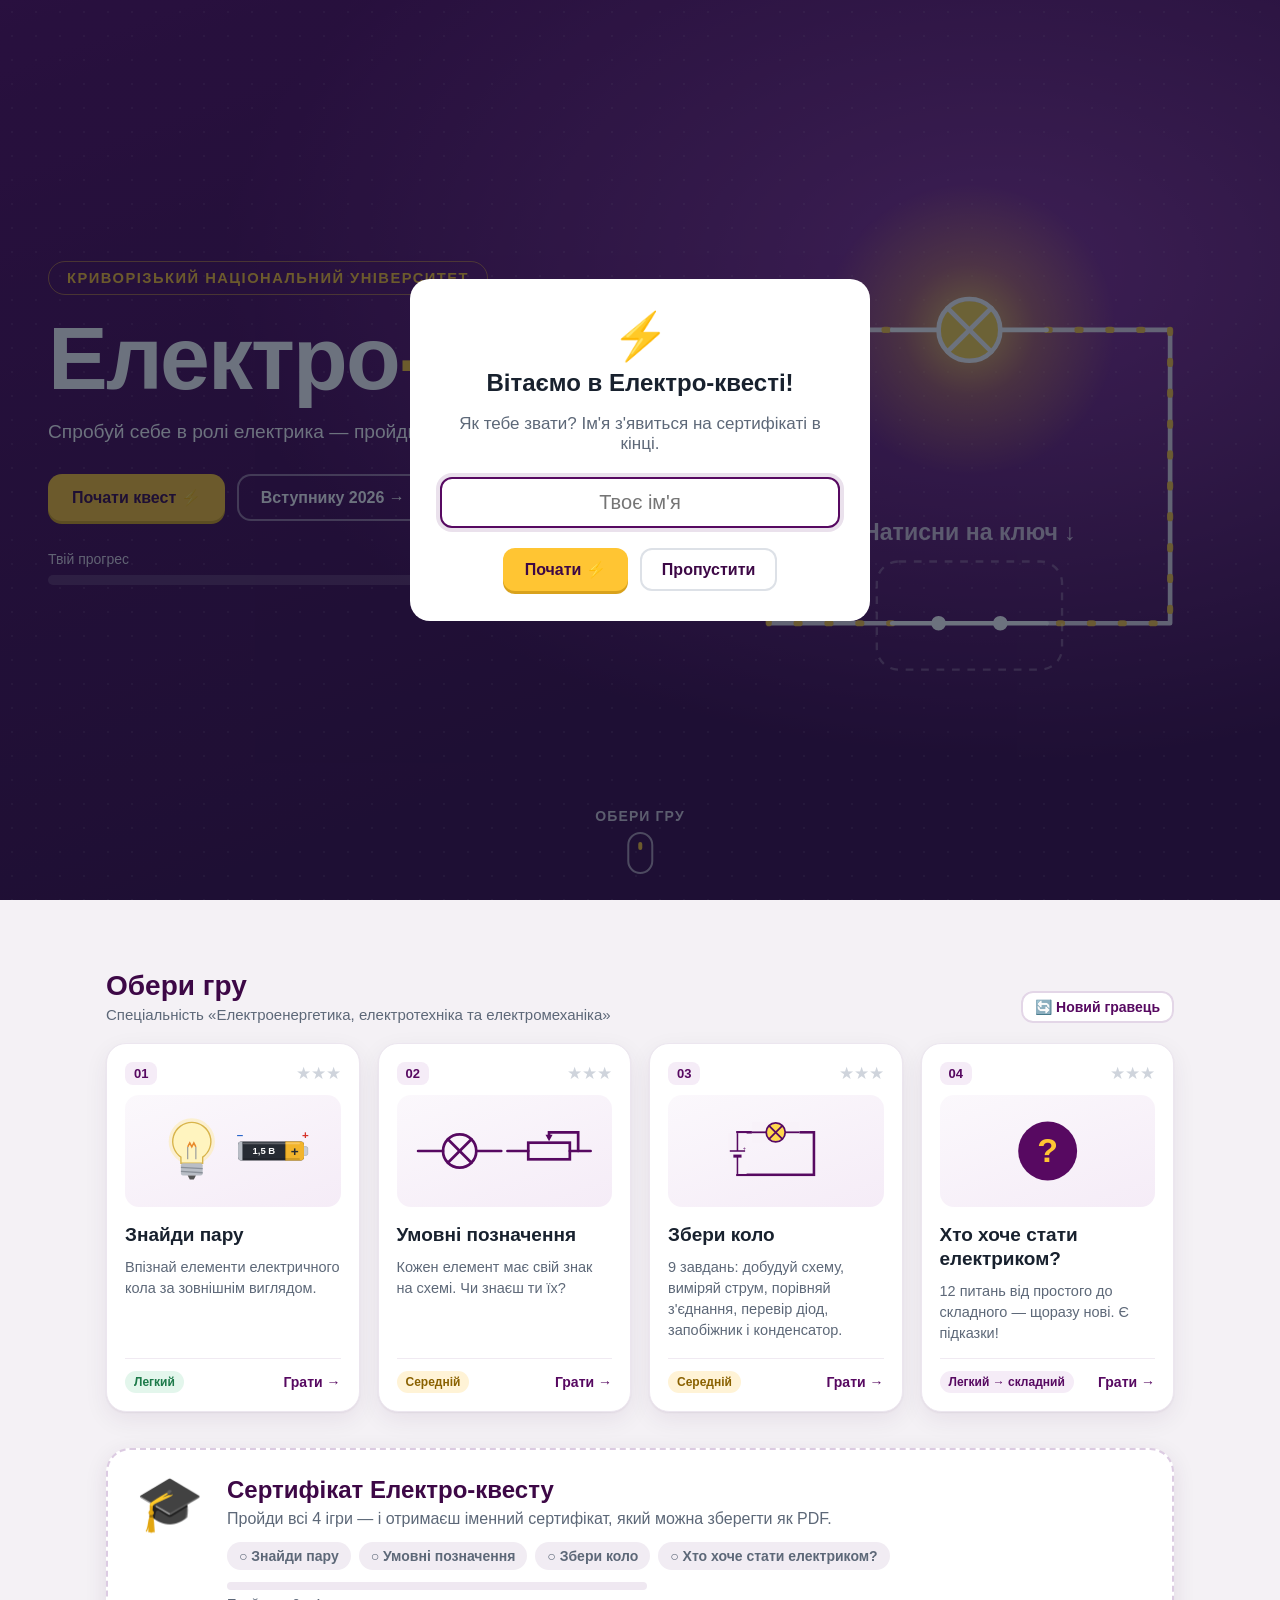
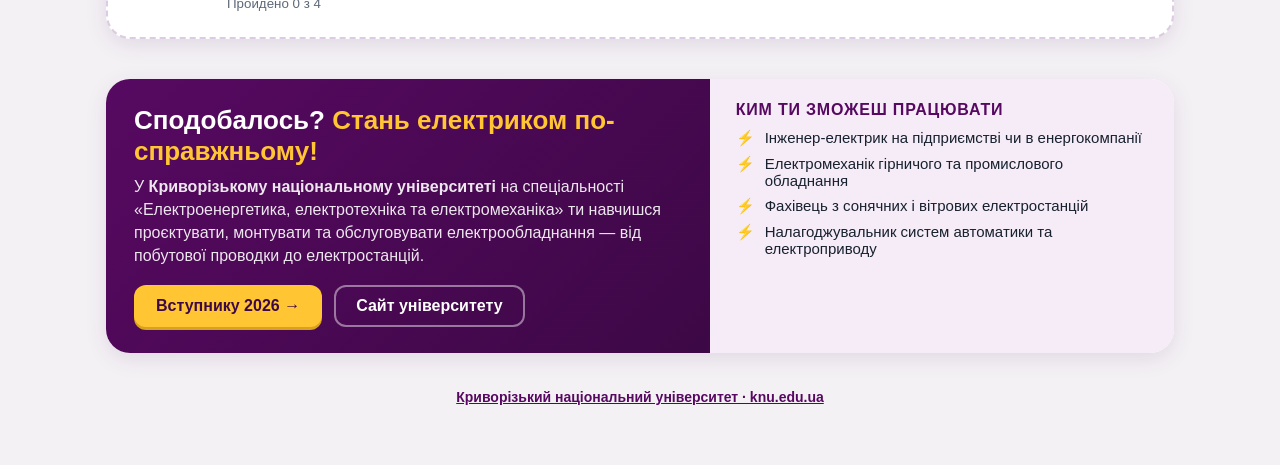
==== index.html @ c9bffa29 "Add files via upload" ====
<!doctype html>
<html lang="uk">
<head>
<meta charset="utf-8">
<meta name="viewport" content="width=device-width, initial-scale=1">
<title>Електро-квест</title>
<link rel="stylesheet" href="css/style.css">
</head>
<body class="home">

<!-- Екран 1: заставка на весь екран -->
<header class="hero" id="top">
  <div class="hero-in">
    <div class="hero-text">
      <div id="logo" class="fx"></div>
      <div class="eyebrow fx" id="college"></div>
      <div class="greet fx" id="greet"></div>
      <h1 class="fx">Електро<span>-квест</span></h1>
      <p class="slogan fx" id="slogan"></p>
      <div class="hero-actions fx">
        <a class="btn btn-lg" href="#choose">Почати квест ⚡</a>
        <a class="btn btn-outline" id="hero-admit" target="_blank" rel="noopener"></a>
      </div>
      <div class="progress fx">
        <div class="progress-head"><span>Твій прогрес</span><span id="total"></span></div>
        <div class="progress-bar"><i id="total-bar"></i></div>
      </div>
    </div>
    <div class="hero-art fx" aria-hidden="true"><svg id="hero-svg" viewBox="10 -50 340 300" overflow="visible"></svg></div>
  </div>
  <a class="scroll-cue" href="#choose" aria-label="Перейти до вибору гри"><span>Обери гру</span><i></i></a>
</header>

<!-- Екран 2: вибір гри, сертифікат, вступ -->
<main class="wrap" id="choose">
  <div class="section-head reveal">
    <div>
      <h2>Обери гру</h2>
      <p id="spec"></p>
    </div>
    <div class="player-box">
      <span id="player-name"></span>
      <button class="btn btn-small" id="new-player" title="Стерти зірки й почати заново">🔄 Новий гравець</button>
    </div>
  </div>
  <div class="games" id="games"></div>

  <!-- Сертифікат -->
  <section class="cert-box reveal" id="cert"></section>

  <section class="cta reveal">
    <div class="cta-main">
      <h2>Сподобалось? <span>Стань електриком по-справжньому!</span></h2>
      <p>У <b id="cta-college"></b> на спеціальності «<span id="cta-spec"></span>» ти навчишся проєктувати, монтувати та обслуговувати електрообладнання — від побутової проводки до електростанцій.</p>
      <div class="row">
        <a class="btn" id="cta-admit" target="_blank" rel="noopener"></a>
        <a class="btn btn-outline" id="cta-site" target="_blank" rel="noopener">Сайт університету</a>
      </div>
    </div>
    <div class="cta-jobs">
      <h3>Ким ти зможеш працювати</h3>
      <ul id="cta-jobs"></ul>
    </div>
  </section>

  <div class="footer"><a id="foot-site" target="_blank" rel="noopener"></a></div>
</main>

<script src="js/config.js"></script>
<script src="js/symbols.js"></script>
<script src="js/common.js"></script>
<script>
  const GAMES = [
    { id: 'match_elements', href: 'match.html?set=elements', title: 'Знайди пару',
      desc: 'Впізнай елементи електричного кола за зовнішнім виглядом.', lvl: 'Легкий', lc: 'easy',
      icon: `<svg viewBox="0 0 240 100"><g>${ILL.lamp}</g><g transform="translate(120,0)">${ILL.battery}</g></svg>` },
    { id: 'match_symbols', href: 'match.html?set=symbols', title: 'Умовні позначення',
      desc: 'Кожен елемент має свій знак на схемі. Чи знаєш ти їх?', lvl: 'Середній', lc: 'mid',
      icon: `<svg viewBox="0 0 170 44"><g fill="none" stroke="currentColor" stroke-width="2.6" stroke-linecap="round"><g transform="translate(2,2)">${symInner('lamp')}</g><g transform="translate(88,2)">${symInner('rheostat')}</g></g></svg>` },
    { id: 'circuit', href: 'circuit.html', title: 'Збери коло',
      desc: '9 завдань: добудуй схему, виміряй струм, порівняй з\'єднання, перевір діод, запобіжник і конденсатор.', lvl: 'Середній', lc: 'mid',
      // viewBox з запасом зверху й зліва, щоб лампа й батарейка не обрізалися
      icon: `<svg viewBox="-2 -8 124 80"><rect x="15" y="10" width="90" height="50" fill="none" stroke="currentColor" stroke-width="3"/><g transform="translate(60,10) scale(.7) translate(-40,-20)"><rect x="0" y="2" width="80" height="36" class="mask"/><g fill="none" stroke="currentColor" stroke-width="3">${symInner('lamp', { glow: 1 })}</g></g><g transform="translate(15,35) rotate(90) scale(.6) translate(-40,-20)"><rect x="0" y="2" width="80" height="36" class="mask"/><g fill="none" stroke="currentColor" stroke-width="3">${symInner('battery')}</g></g></svg>` },
    { id: 'quiz', href: 'quiz.html', title: 'Хто хоче стати електриком?',
      desc: '12 питань від простого до складного — щоразу нові. Є підказки!', lvl: 'Легкий → складний', lc: 'mix',
      icon: `<svg viewBox="0 0 100 60"><circle cx="50" cy="30" r="26" style="fill:var(--navy-2)"/><text x="50" y="40" text-anchor="middle" font-size="30" font-weight="800" fill="#ffc533" font-family="Arial">?</text></svg>` }
  ];

  /* Ілюстрація в шапці: просте коло «батарейка — лампа — ключ».
     Натискання на ключ вмикає й вимикає світло. */
  (function heroArt() {
    const place = (x, y, r, key, opt = {}, cls = '') =>
      `<g class="${cls}" transform="translate(${x},${y}) rotate(${r}) scale(1.25) translate(-40,-20)"><g fill="none" stroke="currentColor" stroke-width="2.4" stroke-linecap="round" stroke-linejoin="round">${symInner(key, opt)}</g></g>`;
    const wires = 'M50 85 V40 H130 M230 40 H310 V230 H230 M130 230 H50 V185';
    const svg = document.getElementById('hero-svg');
    svg.innerHTML = `
      <defs><radialGradient id="hg"><stop offset="0" stop-color="#ffe066" stop-opacity=".9"/><stop offset=".45" stop-color="#ffc533" stop-opacity=".35"/><stop offset="1" stop-color="#ffc533" stop-opacity="0"/></radialGradient></defs>
      <circle class="hero-glow" cx="180" cy="40" r="95" fill="url(#hg)"/>
      <path d="${wires}" class="hw"/>
      <path d="${wires}" class="hflow"/>
      ${place(50, 135, 90, 'battery')}
      ${place(180, 40, 0, 'lamp', { glow: 1 }, 'h-lamp')}
      <g class="h-switch" role="button" tabindex="0" aria-label="Ключ: увімкнути або вимкнути світло">
        <rect x="120" y="190" width="120" height="70" rx="14" class="h-hit"/>
        ${place(180, 230, 0, 'switch', { closed: true }, 'sw-on')}
        ${place(180, 230, 0, 'switch', { closed: false }, 'sw-off')}
      </g>
      <text class="h-hint" x="180" y="176" text-anchor="middle">Натисни на ключ ↓</text>`;
    const sw = svg.querySelector('.h-switch');
    const toggle = () => {
      const off = svg.classList.toggle('off');
      svg.querySelector('.h-hint').textContent = off ? 'Коло розімкнене — світла немає' : 'Коло замкнене — лампа світить!';
    };
    sw.addEventListener('click', toggle);
    sw.addEventListener('keydown', e => { if (e.key === 'Enter' || e.key === ' ') { e.preventDefault(); toggle(); } });
  })();

  /* Тексти з налаштувань */
  document.getElementById('college').textContent = CONFIG.college;
  document.getElementById('slogan').textContent = CONFIG.slogan;
  document.getElementById('spec').textContent = 'Спеціальність «' + CONFIG.speciality + '»';
  if (CONFIG.logo) document.getElementById('logo').innerHTML = `<img class="logo" src="${CONFIG.logo}" alt="${CONFIG.college}">`;
  document.getElementById('cta-college').textContent = CONFIG.collegeIn || CONFIG.college;
  document.getElementById('cta-spec').textContent = CONFIG.speciality;
  ['cta-admit', 'hero-admit'].forEach(id => {
    const a = document.getElementById(id);
    a.href = CONFIG.admission; a.textContent = CONFIG.admissionLabel + ' →';
  });
  document.getElementById('cta-site').href = CONFIG.site;
  document.getElementById('cta-jobs').innerHTML = CONFIG.careers.map(c => `<li>${c}</li>`).join('');
  const foot = document.getElementById('foot-site');
  foot.href = CONFIG.site; foot.textContent = CONFIG.college + ' · ' + CONFIG.site.replace(/^https?:\/\/(www\.)?|\/$/g, '');

  const esc = s => String(s || '').replace(/[&<>"]/g, c => ({ '&': '&amp;', '<': '&lt;', '>': '&gt;', '"': '&quot;' })[c]);

  /* Картки ігор, прогрес, гравець, сертифікат */
  function renderAll() {
    const prog = loadProgress();
    const player = loadPlayer();
    let sum = 0;
    const box = document.getElementById('games');
    box.innerHTML = '';
    GAMES.forEach((g, i) => {
      const s = prog[g.id] || 0; sum += s;
      box.appendChild(el(`<a class="game-card reveal ${s === 3 ? 'complete' : ''}" style="--d:${i * 90}ms" href="${g.href}">
        <div class="gc-top"><span class="num">0${i + 1}</span><span class="gc-stars">${starsHTML(s)}</span></div>
        <div class="icon">${g.icon}</div>
        <h3>${g.title}</h3><p>${g.desc}</p>
        <div class="gc-foot"><span class="lvl ${g.lc}">${g.lvl}</span><span class="play">${s ? 'Ще раз' : 'Грати'} →</span></div></a>`));
    });
    const max = GAMES.length * 3;
    document.getElementById('total').innerHTML = `★ <b>${sum}</b> з ${max}`;
    requestAnimationFrame(() => document.getElementById('total-bar').style.width = (sum / max * 100) + '%');

    const name = player && player.name;
    document.getElementById('greet').innerHTML = name ? `Привіт, <b>${esc(name)}</b>! 👋` : '';
    document.getElementById('player-name').innerHTML = name ? `Гравець: <b>${esc(name)}</b>` : '';

    renderCert(prog, player || {});
    observeReveal();
  }

  // Сертифікат: відкривається, коли пройдено всі 4 гри (хоча б по 1 зірці)
  function renderCert(prog, p) {
    const done = GAMES.filter(g => (prog[g.id] || 0) > 0).length;
    const box = document.getElementById('cert');
    if (done < GAMES.length) {
      box.className = 'cert-box reveal locked';
      box.innerHTML = `<div class="cert-ico">🎓</div>
        <div class="cert-body"><h2>Сертифікат Електро-квесту</h2>
          <p>Пройди всі 4 ігри — і отримаєш іменний сертифікат, який можна зберегти як PDF.</p>
          <div class="cert-steps">${GAMES.map(g => `<span class="${prog[g.id] ? 'ok' : ''}">${prog[g.id] ? '✓' : '○'} ${g.title}</span>`).join('')}</div>
          <div class="cert-meter"><i style="width:${done / GAMES.length * 100}%"></i></div>
          <small>Пройдено ${done} з ${GAMES.length}</small></div>`;
      return;
    }
    box.className = 'cert-box reveal open';
    box.innerHTML = `<div class="cert-ico">🎓</div>
      <div class="cert-body"><h2>Вітаємо! Сертифікат чекає на тебе</h2>
        <p>Заповни дані — вони з'являться на сертифікаті.</p>
        <form class="cert-form" id="cert-form" novalidate>
          <label class="f-name">Ім'я та прізвище*<input name="name" maxlength="40" value="${esc(p.name)}" placeholder="Наприклад, Олена Коваль"><span class="err"></span></label>
          <div class="f-gender"><span class="lbl">Хто ти?*</span>
            <div class="seg" role="radiogroup">
              <label><input type="radio" name="gender" value="m"><span>👦 Учень</span></label>
              <label><input type="radio" name="gender" value="f"><span>👧 Учениця</span></label>
            </div><span class="err" id="g-err"></span></div>
          <label class="f-school">Школа<input name="school" maxlength="60" value="${esc(p.school)}" placeholder="Наприклад, Ліцей № 5"><span class="err"></span></label>
          <label class="f-grade">Клас<input name="grade" maxlength="5" value="${esc(p.grade)}" placeholder="9-А"><span class="err"></span></label>
          <label class="f-city">Місто<input name="city" maxlength="30" value="${esc(p.city)}" placeholder="Кривий Ріг"><span class="err"></span></label>
          <button class="btn btn-lg" type="submit">🎓 Отримати сертифікат</button>
        </form></div>`;
    const form = document.getElementById('cert-form');
    // перевіряємо кожне поле; помилку показуємо під ним
    const validate = input => {
      const msg = checkField(input.name, input.value);
      input.classList.toggle('bad-input', !!msg);
      input.nextElementSibling.textContent = msg;
      return !msg;
    };
    const textInputs = [...form.querySelectorAll('input:not([type=radio])')];
    textInputs.forEach(i => i.addEventListener('blur', () => validate(i)));

    // Стать: вибрана раніше, або здогадка за ім'ям (поки учень сам не перемкне)
    let genderTouched = !!p.gender;
    const setGender = g => { const r = form.querySelector(`input[name=gender][value="${g}"]`); if (r) r.checked = true; };
    setGender(p.gender || guessGender(p.name));
    form.querySelectorAll('input[name=gender]').forEach(r => r.addEventListener('change', () => { genderTouched = true; form.querySelector('#g-err').textContent = ''; }));
    form.name.addEventListener('input', () => { if (!genderTouched) setGender(guessGender(form.name.value)); });

    form.onsubmit = e => {
      e.preventDefault();
      const ok = textInputs.map(validate).every(Boolean);
      const g = (form.querySelector('input[name=gender]:checked') || {}).value;
      form.querySelector('#g-err').textContent = g ? '' : 'Обери, будь ласка.';
      if (!ok || !g) { (textInputs.find(i => i.classList.contains('bad-input')) || form.querySelector('.seg input')).focus(); return; }
      const v = n => form[n].value.trim().replace(/\s+/g, ' ');
      savePlayer({ ...loadPlayer(), name: tidyName(v('name')), gender: g, school: v('school'), grade: v('grade').toUpperCase(), city: tidyName(v('city')) });
      location.href = 'certificate.html';
    };
  }

  /* Вікно «Як тебе звати?» — при першому вході або для нового гравця */
  function askName(isNew) {
    const m = el(`<div class="modal-bg"><form class="modal welcome">
      <div class="welcome-bolt">⚡</div>
      <h2>${isNew ? 'Новий гравець' : 'Вітаємо в Електро-квесті!'}</h2>
      <p>Як тебе звати? Ім'я з'явиться на сертифікаті в кінці.</p>
      <input name="name" maxlength="40" placeholder="Твоє ім'я" autocomplete="off">
      <div class="err"></div>
      <div class="row"><button class="btn" type="submit">Почати ⚡</button>
      <button class="btn btn-ghost" type="button" id="skip">Пропустити</button></div></form></div>`);
    document.body.appendChild(m);
    const inp = m.querySelector('input');
    setTimeout(() => inp.focus(), 50);
    const done = name => { savePlayer({ name }); m.remove(); renderAll(); };
    m.querySelector('form').onsubmit = e => {
      e.preventDefault();
      const msg = checkField('name', inp.value);
      m.querySelector('.err').textContent = msg;
      inp.classList.toggle('bad-input', !!msg);
      if (msg) { inp.focus(); return; }
      done(tidyName(inp.value));
    };
    m.querySelector('#skip').onclick = () => done('');
  }

  // «Новий гравець»: підтвердження, стирання зірок і даних
  document.getElementById('new-player').onclick = () => {
    const m = el(`<div class="modal-bg"><div class="modal">
      <div class="welcome-bolt">🔄</div><h2>Почати з нуля?</h2>
      <p>Усі зірки та ім'я на цьому комп'ютері буде стерто. Це зручно, коли грає наступний учень.</p>
      <div class="row"><button class="btn" id="yes">Так, новий гравець</button><button class="btn btn-ghost" id="no">Скасувати</button></div></div></div>`);
    document.body.appendChild(m);
    m.querySelector('#no').onclick = () => m.remove();
    m.querySelector('#yes').onclick = () => { m.remove(); resetAll(); renderAll(); askName(true); };
  };

  /* Плавна поява блоків при прокручуванні */
  let io;
  function observeReveal() {
    if (!('IntersectionObserver' in window)) { document.querySelectorAll('.reveal').forEach(e => e.classList.add('in')); return; }
    io = io || new IntersectionObserver(es => es.forEach(e => {
      if (!e.isIntersecting) return;
      const t = e.target;
      t.classList.add('in'); io.unobserve(t);
      setTimeout(() => t.classList.add('settled'), 900 + (parseInt(t.style.getPropertyValue('--d')) || 0));
    }), { threshold: 0.12 });
    document.querySelectorAll('.reveal:not(.in)').forEach(e => io.observe(e));
  }

  renderAll();
  if (!loadPlayer()) askName(false); // перший вхід — питаємо ім'я
</script>
</body>
</html>
---- css/style.css ----
/* Фірмові кольори КНУ: фіолетовий з логотипа (#570961) + жовтий «електричний» акцент.
   --navy — основний темний колір (назва лишилась з чернетки). */
:root {
  --navy: #3d0846;
  --navy-2: #570961;
  --brand-light: #8a2f97;
  --brand-tint: #f5ecf7;
  --yellow: #ffc533;
  --yellow-2: #ffdd7a;
  --green: #2fb36d;
  --red: #e5484d;
  --blue: #3c7fe0;
  --bg: #f4f1f5;
  --card: #ffffff;
  --ink: #18212e;
  --muted: #5d6878;
  --line: #dde1e7;
  --board: #fbfaf6;
  --radius: 16px;
  --shadow: 0 6px 22px rgba(61, 8, 70, .10);
}
* { box-sizing: border-box; }
html, body { margin: 0; }
body {
  font-family: "Segoe UI", Roboto, "Helvetica Neue", Arial, sans-serif;
  background: var(--bg);
  color: var(--ink);
  min-height: 100vh;
  -webkit-tap-highlight-color: transparent;
}
button { font: inherit; cursor: pointer; }
a { color: inherit; }

/* ---------- Верхня панель ---------- */
.topbar {
  background: var(--navy);
  color: #fff;
  display: flex; align-items: center; gap: 16px;
  padding: 12px 20px;
  position: sticky; top: 0; z-index: 10;
}
.topbar .back { text-decoration: none; opacity: .85; font-weight: 600; white-space: nowrap; }
.topbar .back:hover { opacity: 1; color: var(--yellow); }
.topbar h1 { font-size: 20px; margin: 0; flex: 1; font-weight: 700; }
.topbar .stat { font-variant-numeric: tabular-nums; background: var(--navy-2); padding: 6px 12px; border-radius: 999px; font-size: 15px; white-space: nowrap; }
.topbar .stat b { color: var(--yellow); }
@media (max-width: 600px) {
  .topbar { flex-wrap: wrap; gap: 6px 10px; padding: 10px 14px; }
  .topbar h1 { font-size: 17px; flex: 1 1 auto; }
  .topbar .stat { font-size: 13px; padding: 4px 10px; }
  .topbar .stat:first-of-type { margin-left: auto; }
}

.wrap { max-width: 1100px; margin: 0 auto; padding: 22px 16px 60px; }
.task { font-size: 18px; color: var(--muted); margin: 0 0 18px; }

/* ---------- Кнопки ---------- */
.btn {
  display: inline-flex; align-items: center; justify-content: center; gap: 8px;
  background: var(--yellow); color: var(--navy); border: 0;
  padding: 12px 22px; border-radius: 12px; font-weight: 700; font-size: 16px;
  text-decoration: none; transition: transform .1s, box-shadow .2s;
  box-shadow: 0 3px 0 #d9a21c;
}
.btn:hover { transform: translateY(-1px); }
.btn:active { transform: translateY(2px); box-shadow: none; }
.btn:disabled { opacity: .45; cursor: default; transform: none; }
.btn-ghost { background: #fff; box-shadow: 0 0 0 2px var(--line) inset; }
.row { display: flex; gap: 12px; justify-content: center; flex-wrap: wrap; }

.btn-lg { padding: 15px 28px; font-size: 17px; }
.btn-outline { background: transparent; color: #fff; box-shadow: 0 0 0 2px rgba(255, 255, 255, .45) inset; }
.btn-outline:hover { box-shadow: 0 0 0 2px var(--yellow) inset; color: var(--yellow); }

/* ---------- Головна ---------- */
html { scroll-behavior: smooth; }
.hero {
  color: #fff; position: relative; overflow: hidden;
  background:
    radial-gradient(rgba(255, 255, 255, .09) 1.2px, transparent 1.2px) 0 0 / 24px 24px,
    radial-gradient(ellipse at 78% 30%, var(--brand-light) 0, transparent 55%),
    linear-gradient(160deg, var(--navy-2) 0%, var(--navy) 70%);
  /* Перший екран — заставка на всю висоту (без заокруглень знизу: інакше по кутах видно світлий фон) */
  min-height: 100vh; min-height: 100svh; display: flex; flex-direction: column; justify-content: center;
}
.hero-in {
  max-width: 1440px; width: 100%; margin: 0 auto; padding: 56px 48px 110px;
  display: grid; grid-template-columns: 1fr 1fr; gap: 48px; align-items: center;
}
.hero h1 { font-size: clamp(44px, 7vw, 96px) !important; }
.hero .greet { font-size: 20px; margin-top: 18px; opacity: .9; }
.hero .greet:empty { display: none; }
.hero .greet b { color: var(--yellow); }

/* Підказка «прокрути вниз» */
.scroll-cue {
  position: absolute; left: 50%; bottom: 26px; transform: translateX(-50%);
  display: flex; flex-direction: column; align-items: center; gap: 8px;
  color: rgba(255, 255, 255, .8); text-decoration: none; font-weight: 700; font-size: 14px; letter-spacing: .08em; text-transform: uppercase;
}
.scroll-cue i { width: 26px; height: 42px; border: 2px solid rgba(255, 255, 255, .6); border-radius: 14px; position: relative; }
.scroll-cue i::after { content: ""; position: absolute; left: 50%; top: 8px; width: 4px; height: 8px; margin-left: -2px; border-radius: 2px; background: var(--yellow); animation: wheel 1.6s ease-in-out infinite; }
@keyframes wheel { 0% { opacity: 0; transform: translateY(-4px); } 30% { opacity: 1; } 100% { opacity: 0; transform: translateY(14px); } }
.scroll-cue:hover { color: var(--yellow); }
#choose { scroll-margin-top: 8px; }

/* Анімація появи заставки: елементи «спливають» по черзі */
.fx { opacity: 0; animation: fx-in .7s cubic-bezier(.2, .8, .2, 1) forwards; }
.hero-text .fx:nth-child(1) { animation-delay: .05s; }
.hero-text .fx:nth-child(2) { animation-delay: .12s; }
.hero-text .fx:nth-child(3) { animation-delay: .2s; }
.hero-text .fx:nth-child(4) { animation-delay: .28s; }
.hero-text .fx:nth-child(5) { animation-delay: .38s; }
.hero-text .fx:nth-child(6) { animation-delay: .48s; }
.hero-text .fx:nth-child(7) { animation-delay: .58s; }
.hero-art.fx { animation-delay: .3s; animation-name: fx-zoom; }
@keyframes fx-in { from { opacity: 0; transform: translateY(22px); } to { opacity: 1; transform: none; } }
@keyframes fx-zoom { from { opacity: 0; transform: scale(.9); } to { opacity: 1; transform: none; } }

/* Блоки другого екрана з'являються при прокручуванні */
.reveal { opacity: 0; transform: translateY(28px); transition: opacity .7s ease, transform .7s cubic-bezier(.2, .8, .2, 1); transition-delay: var(--d, 0ms); }
.reveal.in { opacity: 1; transform: none; }
.game-card.reveal.in:hover { transform: translateY(-4px); }
/* після появи — звичайні швидкі переходи для наведення */
.reveal.settled { transition: transform .2s, box-shadow .2s, border-color .2s; transition-delay: 0ms; }

@media (prefers-reduced-motion: reduce) {
  .fx, .reveal { opacity: 1 !important; transform: none !important; animation: none !important; transition: none !important; }
  .scroll-cue i::after { animation: none; }
}
.hero .eyebrow {
  display: inline-block; color: var(--yellow); font-weight: 700; letter-spacing: .1em; text-transform: uppercase;
  font-size: clamp(14px, 1.15vw, 19px); padding: 8px 18px; border: 1.5px solid rgba(255, 197, 51, .5); border-radius: 999px;
}
.hero h1 { font-size: clamp(40px, 6vw, 68px); line-height: 1.02; margin: 18px 0 14px; letter-spacing: -.02em; }
.hero h1 span { color: var(--yellow); }
.hero .slogan { font-size: 19px; line-height: 1.45; opacity: .88; margin: 0 0 28px; max-width: 520px; }
.hero-actions { display: flex; gap: 12px; flex-wrap: wrap; }
.progress { margin-top: 30px; max-width: 360px; }
.progress-head { display: flex; justify-content: space-between; font-size: 14px; opacity: .85; margin-bottom: 8px; }
.progress-head b { color: var(--yellow); }
.progress-bar { height: 8px; border-radius: 99px; background: rgba(255, 255, 255, .16); overflow: hidden; }
.progress-bar i { display: block; height: 100%; width: 0; border-radius: inherit; background: linear-gradient(90deg, var(--yellow), #ffe58a); transition: width .8s; }
.hero .logo { height: 52px; margin-bottom: 16px; background: #fff; padding: 6px 10px; border-radius: 10px; }

.hero-art svg { width: 100%; height: auto; max-height: 72vh; display: block; color: #fff; }
.hero .slogan { font-size: clamp(18px, 1.5vw, 24px) !important; max-width: 640px !important; }
.hero .progress { max-width: 460px; }
/* на великих екранах кнопки, привітання й прогрес ростуть разом із заголовком */
.hero .greet { font-size: clamp(18px, 1.45vw, 26px); }
.hero-actions .btn { font-size: clamp(16px, 1.15vw, 20px); padding: clamp(14px, 1vw, 18px) clamp(24px, 1.8vw, 34px); border-radius: 14px; }
.hero .progress-head { font-size: clamp(14px, .95vw, 17px); }
.hero .progress-bar { height: 10px; }
.hero-art .hw { fill: none; stroke: rgba(255, 255, 255, .85); stroke-width: 3; stroke-linejoin: round; }
.hero-art .hflow { fill: none; stroke: var(--yellow); stroke-width: 4; stroke-linecap: round; stroke-dasharray: 2 18; animation: flow 1.4s linear infinite; opacity: .9; }
.hero-glow { animation: glow 3s ease-in-out infinite; transform-origin: 180px 40px; }
@keyframes glow { 50% { opacity: .65; transform: scale(.92); } }
/* Інтерактивний ключ у шапці */
.hero-glow, .hflow, .h-lamp circle[fill] { transition: opacity .35s; }
.hero-art .off .hero-glow, .hero-art .off .hflow, .hero-art .off .h-lamp circle[fill] { opacity: 0 !important; }
.hero-art .off .hero-glow { animation: none; }
.h-switch { cursor: pointer; outline: none; }
.h-hit { fill: rgba(255, 255, 255, 0); stroke: rgba(255, 255, 255, .28); stroke-width: 1.5; stroke-dasharray: 5 5; transition: fill .2s, stroke .2s; }
.h-switch:hover .h-hit, .h-switch:focus-visible .h-hit { fill: rgba(255, 255, 255, .08); stroke: var(--yellow); }
.sw-off { display: none; }
.off .sw-on { display: none; }
.off .sw-off { display: inline; }
.h-hint { fill: rgba(255, 255, 255, .75); font: 600 15px "Segoe UI", Arial, sans-serif; pointer-events: none; }

@media (max-width: 820px) {
  .hero-in { grid-template-columns: 1fr; padding: 40px 20px 100px; text-align: center; }
  .hero .slogan, .progress { margin-left: auto; margin-right: auto; }
  .hero-actions { justify-content: center; }
  .hero-art { order: -1; max-width: 300px; margin: 0 auto -8px; }
}
@media (max-width: 480px) {
  .hero-in { padding: 28px 16px 96px; gap: 18px; }
  .hero-art { max-width: 230px; }
  .hero .eyebrow { font-size: 11px; letter-spacing: .06em; }
  .hero h1 { margin: 14px 0 10px; }
  .hero .slogan { font-size: 17px; margin-bottom: 22px; }
  .hero-actions .btn { flex: 1 1 100%; }
  .progress { margin-top: 22px; }
  .section-head h2 { font-size: 24px; }
}

.section-head { display: flex; align-items: flex-end; justify-content: space-between; gap: 16px; flex-wrap: wrap; margin: 48px 0 20px; }
.player-box { display: flex; align-items: center; gap: 12px; color: var(--muted); font-size: 15px; }
.player-box b { color: var(--navy-2); }
.btn-small { padding: 8px 14px; font-size: 14px; background: #fff; color: var(--navy-2); box-shadow: 0 0 0 2px #e3d6e7 inset; }
.btn-small:hover { box-shadow: 0 0 0 2px var(--navy-2) inset; }

/* Блок сертифіката на головній */
.cert-box {
  margin-top: 36px; display: flex; gap: 24px; align-items: flex-start; padding: 26px 28px; border-radius: 24px;
  background: linear-gradient(135deg, #fff8e1, #fff); border: 2px solid #f6dd8f; box-shadow: var(--shadow);
}
.cert-box.locked { background: #fff; border: 2px dashed #dccbe2; }
.cert-ico { font-size: 54px; line-height: 1; flex: none; }
.cert-box.open .cert-ico { animation: cert-bounce 2s ease-in-out infinite; }
@keyframes cert-bounce { 50% { transform: translateY(-6px) rotate(-6deg); } }
.cert-body { flex: 1; min-width: 0; }
.cert-body h2 { margin: 0 0 6px; color: var(--navy); font-size: 24px; }
.cert-body p { margin: 0 0 14px; color: var(--muted); }
.cert-steps { display: flex; flex-wrap: wrap; gap: 8px; margin-bottom: 12px; }
.cert-steps span { padding: 6px 12px; border-radius: 999px; background: #f1ecf3; color: var(--muted); font-size: 14px; font-weight: 600; }
.cert-steps span.ok { background: #e3f6ec; color: #1d7a4a; }
.cert-meter { height: 8px; border-radius: 99px; background: #efe8f1; overflow: hidden; max-width: 420px; }
.cert-meter i { display: block; height: 100%; background: linear-gradient(90deg, var(--yellow), #ffe58a); border-radius: inherit; }
.cert-box small { color: var(--muted); display: block; margin-top: 6px; }
.cert-form { display: grid; grid-template-columns: repeat(6, 1fr); gap: 12px 14px; align-items: end; }
.cert-form .f-name { grid-column: span 4; }
.cert-form .f-gender { grid-column: span 2; display: flex; flex-direction: column; gap: 6px; }
.cert-form .f-school { grid-column: span 3; }
.cert-form .f-grade { grid-column: span 1; }
.cert-form .f-city { grid-column: span 2; }
.f-gender .lbl { font-size: 13px; font-weight: 700; color: var(--navy); }
/* Перемикач «Учень / Учениця» */
.seg { display: grid; grid-template-columns: 1fr 1fr; background: #f1ecf3; border-radius: 12px; padding: 4px; gap: 4px; }
.seg label { position: relative; cursor: pointer; }
.seg input { position: absolute; opacity: 0; pointer-events: none; }
.seg span { display: block; text-align: center; padding: 9px 6px; border-radius: 9px; font-weight: 700; font-size: 15px; color: var(--muted); transition: background .2s, color .2s, box-shadow .2s; }
.seg input:checked + span { background: #fff; color: var(--navy-2); box-shadow: 0 2px 8px rgba(61, 8, 70, .15); }
.seg input:focus-visible + span { outline: 2px solid var(--navy-2); }
.cert-form label { display: flex; flex-direction: column; gap: 6px; font-size: 13px; font-weight: 700; color: var(--navy); min-width: 0; }
.cert-form input { width: 100%; min-width: 0; }
.cert-form input, .welcome input {
  font: inherit; font-size: 16px; padding: 12px 14px; border-radius: 12px; border: 2px solid #e3d6e7; background: #fff; color: var(--ink); outline: none;
  transition: border-color .15s, box-shadow .15s;
}
.cert-form input:focus, .welcome input:focus { border-color: var(--navy-2); box-shadow: 0 0 0 4px rgba(87, 9, 97, .12); }
.cert-form .btn { grid-column: 1 / -1; justify-self: start; }
.cert-form .err, .welcome .err { color: var(--red); font-size: 12.5px; font-weight: 600; min-height: 16px; line-height: 1.3; }
.welcome .err { margin: -10px 0 12px; font-size: 14px; }
.cert-form .err:empty, .welcome .err:empty { min-height: 0; }
.bad-input { border-color: var(--red) !important; box-shadow: 0 0 0 4px rgba(229, 72, 77, .12) !important; animation: shake .35s; }
.cert-form { align-items: start; }
@media (max-width: 860px) {
  .cert-form { grid-template-columns: 1fr 1fr; }
  .cert-form .f-name, .cert-form .f-gender, .cert-form .f-school { grid-column: 1 / -1; }
  .cert-form .f-grade, .cert-form .f-city { grid-column: span 1; }
  .cert-box { flex-direction: column; gap: 10px; }
}
@media (max-width: 480px) { .cert-form { grid-template-columns: 1fr; } .cert-form > * { grid-column: 1 / -1 !important; } }

/* Вікно «Як тебе звати?» */
.modal.welcome input { width: 100%; margin: 6px 0 18px; text-align: center; font-size: 20px; }
.welcome-bolt { font-size: 46px; animation: cert-bounce 2s ease-in-out infinite; }
.section-head h2 { margin: 0; font-size: 28px; color: var(--navy); }
.section-head p { margin: 4px 0 0; color: var(--muted); font-size: 15px; }

.games { display: grid; grid-template-columns: repeat(4, 1fr); gap: 18px; }
@media (max-width: 1000px) { .games { grid-template-columns: repeat(2, 1fr); } }
@media (max-width: 560px) { .games { grid-template-columns: 1fr; } }
.game-card {
  background: var(--card); border-radius: 20px; box-shadow: 0 1px 2px rgba(61, 8, 70, .06), 0 8px 24px rgba(61, 8, 70, .07);
  padding: 18px; text-decoration: none; display: flex; flex-direction: column; gap: 10px;
  border: 1px solid #ece6ef; transition: transform .2s, box-shadow .2s, border-color .2s;
}
.game-card:hover { transform: translateY(-4px); border-color: #dccbe2; box-shadow: 0 2px 4px rgba(61, 8, 70, .06), 0 18px 36px rgba(61, 8, 70, .14); }
.gc-top { display: flex; justify-content: space-between; align-items: center; }
.gc-top .num { font-weight: 800; font-size: 13px; color: var(--navy-2); background: var(--brand-tint); padding: 4px 9px; border-radius: 8px; }
.gc-stars .star { font-size: 17px; }
.game-card .icon {
  height: 112px; display: flex; align-items: center; justify-content: center;
  background: linear-gradient(160deg, #fbf8fc, var(--brand-tint)); border-radius: 14px; color: var(--navy-2);
}
.game-card .icon svg { height: 68px; max-width: 82%; }
.game-card .icon .mask { fill: #f8f2f9; }
.game-card h3 { margin: 6px 0 0; font-size: 19px; line-height: 1.25; color: var(--ink); }
.game-card p { margin: 0; color: var(--muted); font-size: 14.5px; line-height: 1.45; flex: 1; }
.gc-foot { display: flex; justify-content: space-between; align-items: center; gap: 8px; padding-top: 12px; margin-top: 4px; border-top: 1px solid #f0eaf2; }
.game-card .lvl { font-size: 12px; font-weight: 600; padding: 4px 9px; border-radius: 999px; }
.lvl.easy { background: #e3f6ec; color: #1d7a4a; }
.lvl.mid { background: #fff3d6; color: #8a6100; }
.lvl.hard { background: #fde7e8; color: #b0313a; }
.lvl.mix { background: var(--brand-tint); color: var(--navy-2); }
.game-card .lvl { white-space: nowrap; }
.gc-foot .play { font-weight: 700; font-size: 14px; color: var(--navy-2); white-space: nowrap; transition: transform .2s; }
.game-card:hover .play { transform: translateX(3px); }
.game-card.complete { border-color: #f1d98f; }
.star { color: #cfd4dc; font-size: 20px; }
.star.on { color: var(--yellow); text-shadow: 0 0 6px rgba(255, 197, 51, .6); }
.stars.big .star { font-size: 48px; }
.footer { text-align: center; color: var(--muted); font-size: 14px; margin-top: 36px; }
.footer a { color: var(--navy-2); font-weight: 600; }

/* ---------- Блок «Вступнику» ---------- */
.cta {
  margin-top: 40px; border-radius: 24px; box-shadow: var(--shadow); overflow: hidden;
  display: grid; grid-template-columns: 1.3fr 1fr; background: var(--card);
}
@media (max-width: 760px) { .cta { grid-template-columns: 1fr; } }
.cta .cta-main { padding: 26px 28px; background: linear-gradient(135deg, var(--navy-2), var(--navy)); color: #fff; }
.cta h2 { margin: 0 0 8px; font-size: 26px; }
.cta h2 span { color: var(--yellow); }
.cta p { margin: 0 0 18px; opacity: .9; font-size: 16px; line-height: 1.45; }
.cta .row { justify-content: flex-start; }
.cta .cta-jobs { padding: 22px 26px; background: var(--brand-tint); }
.cta .cta-jobs h3 { margin: 0 0 10px; font-size: 16px; color: var(--navy-2); text-transform: uppercase; letter-spacing: .05em; }
.cta ul { margin: 0; padding: 0; list-style: none; display: grid; gap: 8px; }
.cta li { display: flex; gap: 10px; align-items: flex-start; font-size: 15px; }
.cta li::before { content: "⚡"; flex: none; }
.modal .admit { display: block; margin-top: 16px; font-size: 15px; color: var(--navy-2); font-weight: 600; }

/* ---------- Гра «Знайди пару» ---------- */
.wrap-wide { max-width: 1480px; }
.match-layout { display: grid; grid-template-columns: 1fr 360px; gap: 24px; align-items: stretch; }

/* Два ряди карток заповнюють висоту екрана (але не менше 250 px на ряд) */
.pics { display: grid; grid-template-columns: repeat(4, 1fr); grid-auto-rows: minmax(250px, calc((100vh - 200px) / 2)); gap: 18px; }
.pic {
  background: var(--card); border-radius: 18px; border: 2px solid #ece6ef; padding: 12px;
  box-shadow: 0 1px 2px rgba(61, 8, 70, .05), 0 8px 22px rgba(61, 8, 70, .07);
  display: flex; flex-direction: column; gap: 10px; text-align: center; min-height: 0;
  transition: transform .15s, border-color .15s, box-shadow .15s;
}
.pic-art {
  flex: 1; min-height: 0; display: flex; align-items: center; justify-content: center; border-radius: 12px;
  background: linear-gradient(160deg, #fbf8fc, var(--brand-tint)); padding: 14px; color: var(--navy);
}
.pic svg.ill { width: 100%; height: 100%; max-height: 220px; }
/* Умовні позначення в картках — крупніші й товщі, щоб було видно з останньої парти на проєкторі */
.pic svg.sym { width: 100%; height: 85%; max-height: 190px; }
.pic svg.sym > g { stroke-width: 3.2; }
.pic .cap {
  min-height: 42px; border: 2px dashed #dccbe2; border-radius: 10px; padding: 6px 8px;
  display: flex; align-items: center; justify-content: center;
  font-weight: 700; font-size: 15px; color: var(--muted); transition: background .15s, border-color .15s;
}
.cap-q { font-weight: 500; font-size: 13px; opacity: .8; }
.pic:not(.done):hover { transform: translateY(-3px); border-color: #dccbe2; }
.pic.over { border-color: var(--blue); transform: scale(1.03); box-shadow: 0 0 0 4px rgba(60, 127, 224, .2), 0 14px 30px rgba(61, 8, 70, .14); }
.pic.over .cap { border-color: var(--blue); background: #eaf2ff; color: var(--blue); }
.sel { border-color: var(--yellow) !important; box-shadow: 0 0 0 4px rgba(255, 197, 51, .35), var(--shadow) !important; }
.pic.sel .cap { border-color: var(--yellow); }
.pic.done { border-color: var(--green); cursor: default; animation: pop-in .35s; }
.pic.done .pic-art { background: linear-gradient(160deg, #f6fcf8, #e3f6ec); }
.pic.done .cap { border: 2px solid var(--green); background: #e9f8f0; color: #1d7a4a; }
@keyframes pop-in { 40% { transform: scale(1.04); } }
.bad { animation: shake .4s; border-color: var(--red) !important; }
@keyframes shake { 20%, 60% { transform: translateX(-6px); } 40%, 80% { transform: translateX(6px); } }

/* Бічна панель: назви, прогрес, цікавий факт */
.match-side { display: flex; flex-direction: column; gap: 16px; }
.fact-panel { flex: 1; }
.panel { background: var(--card); border-radius: 18px; padding: 18px; border: 1px solid #ece6ef; box-shadow: 0 8px 22px rgba(61, 8, 70, .07); }
.panel-h { display: flex; justify-content: space-between; align-items: baseline; font-weight: 800; font-size: 17px; color: var(--navy); margin-bottom: 10px; }
.panel-h .muted { font-weight: 600; font-size: 14px; color: var(--muted); }
.panel-h .muted b { color: var(--navy-2); }
.mini-progress { height: 6px; border-radius: 99px; background: #efe8f1; overflow: hidden; margin-bottom: 16px; }
.mini-progress i { display: block; height: 100%; width: 0; background: linear-gradient(90deg, var(--green), #6fd39a); border-radius: inherit; transition: width .4s; }
.names { display: flex; flex-wrap: wrap; gap: 10px; }
.names-hint { margin-top: 14px; font-size: 13px; color: var(--muted); line-height: 1.4; }
.names:not(:has(.chip:not(.gone))) + .names-hint { display: none; }
.chip {
  background: #fff; border: 2px solid var(--line); border-radius: 999px; padding: 10px 16px;
  font-weight: 600; font-size: 15px; color: var(--navy); transition: transform .1s, border-color .1s, opacity .15s;
  cursor: grab; touch-action: none; user-select: none; -webkit-user-select: none;
}
.chip:hover { transform: translateY(-2px); border-color: var(--blue); }
.chip.gone { display: none; }
.chip.dragging { opacity: .3; transform: none; }
/* Плашка, що їде за курсором: без transition на transform — інакше вона відстає від мишки.
   Плавний «підйом» при захопленні — коротка анімація тіні та прозорості (вона не чіпає позицію). */
.chip.ghost {
  position: fixed; left: 0; top: 0; z-index: 100; pointer-events: none; margin: 0;
  transition: none; will-change: transform;
  border-color: var(--yellow); box-shadow: 0 14px 30px rgba(61, 8, 70, .3); cursor: grabbing;
  animation: lift .15s ease-out;
}
@keyframes lift { from { box-shadow: 0 2px 6px rgba(61, 8, 70, .15); opacity: .7; } }
body.is-dragging, body.is-dragging * { cursor: grabbing !important; user-select: none; }

.fact-empty { margin: 0; color: var(--muted); font-size: 14px; line-height: 1.45; }
.fact-card { animation: pop .3s; }
.fact-art { background: linear-gradient(160deg, #fbf8fc, var(--brand-tint)); border-radius: 12px; height: 140px; display: flex; align-items: center; justify-content: center; color: var(--navy); }
.fact-art svg { height: 100px; width: 100%; }
.fact-art svg.sym { height: 64px; }
.fact-name { font-weight: 800; font-size: 17px; margin: 12px 0 4px; color: var(--navy-2); }
.fact-text { margin: 0; font-size: 15px; line-height: 1.5; color: var(--ink); }

@media (max-width: 1100px) {
  .match-layout { grid-template-columns: 1fr; }
  .fact-panel { display: none; }
  .pics { grid-auto-rows: 240px; }
}
/* На телефоні панель з назвами «прилипає» до низу екрана, щоб не гортати туди-сюди */
@media (max-width: 700px) {
  .pics { grid-template-columns: repeat(2, 1fr); grid-auto-rows: auto; gap: 12px; }
  .pic { padding: 8px; gap: 8px; }
  .pic svg.ill { height: 84px; }
  .pic svg.sym { height: 56px; }
  .pic .cap { min-height: 34px; font-size: 13px; }
  .cap-q { font-size: 11px; }
  .match-side { display: contents; } /* щоб «липка» панель трималася всієї сторінки, а не лише свого блоку */
  .names-panel {
    position: sticky; bottom: 0; z-index: 5; margin: 0 -16px; border-radius: 16px 16px 0 0;
    max-height: 40vh; overflow-y: auto; padding: 12px 14px; box-shadow: 0 -6px 18px rgba(61, 8, 70, .15);
  }
  .names-panel:not(:has(.chip:not(.gone))) { display: none; }
  .names-hint { display: none; }
  .chip { font-size: 14px; padding: 8px 13px; }
}

/* ---------- Toast ---------- */
.toast {
  position: fixed; left: 50%; bottom: 24px; transform: translate(-50%, 140%);
  background: var(--navy); color: #fff; padding: 14px 20px; border-radius: 14px;
  max-width: min(560px, 92vw); box-shadow: 0 10px 30px rgba(0, 0, 0, .25);
  transition: transform .3s; z-index: 50; font-size: 16px; line-height: 1.4;
}
.toast.show { transform: translate(-50%, 0); }
.toast b { color: var(--yellow); }
.toast.ok { border-left: 6px solid var(--green); }
.toast.err { border-left: 6px solid var(--red); }
/* На телефоні підказка зверху, щоб не закривати назви внизу */
@media (max-width: 700px) {
  .toast { bottom: auto; top: 12px; transform: translate(-50%, -160%); font-size: 15px; }
  .toast.show { transform: translate(-50%, 0); }
}

/* ---------- Модальне вікно ---------- */
.modal-bg { position: fixed; inset: 0; background: rgba(10, 20, 40, .6); display: flex; align-items: center; justify-content: center; z-index: 40; padding: 16px; }
.modal { background: #fff; border-radius: 20px; padding: 30px; max-width: 460px; width: 100%; text-align: center; animation: pop .3s; }
.modal h2 { margin: 6px 0; }
.modal p { color: var(--muted); font-size: 17px; }
@keyframes pop { from { transform: scale(.85); opacity: 0; } }

.confetti { position: fixed; top: -12px; width: 9px; height: 14px; z-index: 60; animation: fall linear forwards; pointer-events: none; }
@keyframes fall { to { top: 105vh; transform: rotate(720deg); } }

/* ---------- Гра «Збери коло» ---------- */
.wrap-full { max-width: 1800px; padding-left: 24px; padding-right: 24px; }
@media (max-width: 480px) {
  .wrap-full { padding-left: 16px; padding-right: 16px; }
  .side { padding: 16px; }
  .levels { gap: 5px; }
  .levels span { width: 28px !important; height: 28px !important; font-size: 13px; }
}
.circuit-layout { display: grid; grid-template-columns: 1fr 360px; gap: 24px; align-items: start; }
@media (max-width: 860px) { .circuit-layout { grid-template-columns: 1fr; } }
.board { background: var(--board); border-radius: 20px; box-shadow: var(--shadow); padding: 14px; background-image: radial-gradient(#e2e0d8 1px, transparent 1px); background-size: 20px 20px; display: flex; justify-content: center; }
/* Схема якомога більша, але не вище за екран */
.board svg { width: 100%; height: auto; max-height: calc(100vh - 150px); display: block; }
.side { background: var(--card); border-radius: 20px; box-shadow: var(--shadow); padding: 20px; }
.side h3 { margin: 0 0 6px; }
.side .desc { color: var(--muted); margin: 0 0 14px; }
.palette { display: grid; grid-template-columns: 1fr 1fr; gap: 10px; }
.part {
  background: var(--board); border: 2px solid var(--line); border-radius: 12px; padding: 8px 6px;
  display: flex; flex-direction: column; align-items: center; gap: 2px; color: var(--navy); font-size: 13px; font-weight: 600;
}
.part svg { width: 70px; height: 36px; }
.part { cursor: grab; touch-action: none; user-select: none; -webkit-user-select: none; transition: border-color .15s, opacity .15s; }
.part:hover { border-color: var(--blue); }
.part.sel { border-color: var(--yellow); box-shadow: 0 0 0 3px rgba(255, 197, 51, .35); }
.part.used { opacity: .35; pointer-events: none; }
.part.dragging { opacity: .3; }
.part-ghost {
  position: fixed; left: 0; top: 0; z-index: 100; pointer-events: none; margin: 0;
  transition: none; will-change: transform; background: #fff;
  border-color: var(--yellow); box-shadow: 0 14px 30px rgba(61, 8, 70, .3);
  animation: lift .15s ease-out;
}
.btn-danger { background: var(--red); color: #fff; box-shadow: 0 3px 0 #b3343a; }
.levels { display: flex; gap: 5px; margin-bottom: 14px; flex-wrap: wrap; }
.levels span { width: 30px; height: 30px; font-size: 14px; border-radius: 50%; background: #e3e6eb; display: flex; align-items: center; justify-content: center; font-weight: 700; color: var(--muted); }
.levels span.cur { background: var(--yellow); color: var(--navy); }
.levels span.ok { background: var(--green); color: #fff; }
.msg { margin-top: 14px; padding: 12px; border-radius: 10px; background: #f1f4f8; font-size: 15px; line-height: 1.45; }
.msg.ok { background: #e6f7ee; }
.msg.err { background: #fdecec; }
.slider { margin-top: 14px; }
.slider input { width: 100%; accent-color: var(--yellow); }
.readout { font-variant-numeric: tabular-nums; font-size: 15px; margin-top: 6px; }

.slot { cursor: pointer; }
.slot rect.box { fill: #fff; stroke: var(--blue); stroke-width: 2.5; stroke-dasharray: 6 5; }
.slot:hover rect.box, .slot.over rect.box { fill: #eaf2ff; }
.slot.over rect.box { stroke-dasharray: none; stroke-width: 3.5; }
.comp.out { opacity: .3; }
.sw-hit { fill: rgba(60, 127, 224, 0); stroke: var(--blue); stroke-width: 2; stroke-dasharray: 6 6; opacity: .45; transition: fill .15s, opacity .15s; }
.comp.click:hover .sw-hit { fill: rgba(60, 127, 224, .08); opacity: 1; }
.reading.q { fill: var(--navy-2); font-size: 16px; }
.palette[hidden] { display: none; }
/* Запобіжник розжарюється під час короткого замикання */
.comp.hot { color: var(--red); animation: pulse .6s infinite; }
/* Змінний струм: риски бігають туди-сюди */
.flow.ac { animation: flow-ac .7s ease-in-out infinite alternate; }
@keyframes flow-ac { from { stroke-dashoffset: 0; } to { stroke-dashoffset: -14; } }
.out-label { font-size: 14px; font-weight: 700; fill: var(--muted); }
.wire.short { stroke: var(--red); stroke-width: 4; }
.slot-q { font-size: 30px; font-weight: 800; fill: var(--blue); pointer-events: none; }
.comp { color: var(--navy); }
.comp.click { cursor: pointer; }
.comp.click:hover { color: var(--blue); }
.wire { fill: none; stroke: var(--navy); stroke-width: 3.5; stroke-linejoin: round; }
.flow { fill: none; stroke: var(--yellow); stroke-width: 4; stroke-dasharray: 3 17; stroke-linecap: round; animation: flow linear infinite; animation-duration: var(--dur, 1s); }
@keyframes flow { to { stroke-dashoffset: -40; } }
.reading { font-size: 18px; font-weight: 800; fill: #c0392b; font-variant-numeric: tabular-nums; }
.reading.v { fill: #1e5fae; }
.pulse { animation: pulse 1.2s infinite; }
@keyframes pulse { 50% { opacity: .45; } }

/* ---------- Вікторина ---------- */
/* Темна «студія» як у телешоу */
body.quiz-page {
  background:
    radial-gradient(ellipse at 50% -10%, rgba(138, 47, 151, .55), transparent 60%),
    radial-gradient(rgba(255, 255, 255, .05) 1.2px, transparent 1.2px) 0 0 / 26px 26px,
    linear-gradient(180deg, #2a0631, #17031b);
  color: #fff;
}
.quiz-layout { display: grid; grid-template-columns: 1fr 320px; gap: 24px; align-items: start; }

.qcard {
  background: linear-gradient(160deg, rgba(87, 9, 97, .9), rgba(45, 6, 52, .95));
  border: 1px solid rgba(255, 255, 255, .12); color: #fff; border-radius: 24px; padding: 30px 32px;
  box-shadow: 0 20px 60px rgba(0, 0, 0, .35), inset 0 1px 0 rgba(255, 255, 255, .08);
  /* картка на всю висоту екрана: питання зверху, відповіді — внизу, як у телешоу */
  min-height: calc(100vh - 130px); display: flex; flex-direction: column;
}
.qcard .qtext { flex: 1; display: flex; align-items: center; justify-content: center; text-align: center; padding: 0 4%; }
.qcard:has(.qimg) .qtext { flex: 0; }
.qcard .qimg { flex: 1; align-items: center; }
#extra:empty { display: none; }
.qcard.enter { animation: q-in .35s ease-out; }
@keyframes q-in { from { opacity: 0; transform: translateY(10px); } }
.qhead { display: flex; justify-content: space-between; align-items: center; gap: 12px; flex-wrap: wrap; }
.qnum { color: var(--yellow); font-weight: 800; letter-spacing: .06em; text-transform: uppercase; font-size: 14px; }
.qprize { font-weight: 700; font-size: 14px; background: rgba(255, 197, 51, .15); color: var(--yellow); padding: 5px 12px; border-radius: 999px; }
.qbar { height: 5px; background: rgba(255, 255, 255, .1); border-radius: 99px; margin: 14px 0 0; overflow: hidden; }
.qbar i { display: block; height: 100%; background: linear-gradient(90deg, var(--yellow), #ffe58a); border-radius: inherit; transition: width .5s; }
.qtext { font-size: clamp(24px, 2.5vw, 38px); font-weight: 700; margin: 22px 0 20px; line-height: 1.25; }
.qimg { background: var(--board); border-radius: 16px; padding: 14px; margin-bottom: 20px; display: flex; justify-content: center; color: var(--navy); }
.qimg .q-sym { height: 130px; width: auto; }
.qimg .q-circ { height: clamp(170px, 30vh, 280px); width: auto; max-width: 100%; }

.answers { display: grid; grid-template-columns: 1fr 1fr; gap: 14px; }
@media (max-width: 560px) { .answers { grid-template-columns: 1fr; } }
.ans {
  display: flex; align-items: center; gap: 14px; min-height: 64px;
  background: rgba(255, 255, 255, .06); color: #fff; border: 2px solid rgba(255, 255, 255, .22);
  border-radius: 16px; padding: 12px 18px; text-align: left; font-size: 18px; font-weight: 600;
  transition: background .15s, border-color .15s, transform .1s;
}
.ans b {
  flex: none; width: 34px; height: 34px; border-radius: 50%; display: grid; place-items: center;
  background: rgba(255, 197, 51, .15); color: var(--yellow); font-size: 15px;
}
.ans:hover:not(:disabled) { background: rgba(255, 197, 51, .14); border-color: var(--yellow); transform: translateY(-2px); }
.ans:disabled { cursor: default; }
.ans.hidden { visibility: hidden; }
.ans.pick { background: var(--yellow); color: var(--navy); border-color: var(--yellow); animation: pick-blink .4s ease-in-out infinite alternate; }
.ans.pick b { background: rgba(0, 0, 0, .12); color: var(--navy); }
@keyframes pick-blink { to { filter: brightness(1.12); } }
.ans.right { background: var(--green); border-color: var(--green); animation: pop .35s; }
.ans.right b, .ans.wrong b { background: rgba(255, 255, 255, .25); color: #fff; }
.ans.wrong { background: var(--red); border-color: var(--red); animation: shake .4s; }

.explain { margin-top: 20px; background: rgba(255, 255, 255, .08); border: 1px solid rgba(255, 255, 255, .12); border-radius: 14px; padding: 14px 16px; font-size: 16px; line-height: 1.5; animation: q-in .3s; }
.explain.ok { border-color: rgba(47, 179, 109, .6); }
.explain.bad { border-color: rgba(229, 72, 77, .6); }
.explain.hint { border-color: rgba(255, 197, 51, .5); }

/* Бічна панель */
.quiz-side { display: flex; flex-direction: column; gap: 10px; position: sticky; top: 84px; }
.side-title { font-size: 12px; font-weight: 800; letter-spacing: .1em; text-transform: uppercase; color: rgba(255, 255, 255, .55); margin-top: 4px; }
.lifelines { display: grid; grid-template-columns: repeat(3, 1fr); gap: 8px; }
.life {
  display: flex; flex-direction: column; align-items: center; gap: 2px; padding: 10px 4px;
  background: rgba(255, 255, 255, .08); border: 2px solid rgba(255, 197, 51, .45); color: #fff; border-radius: 14px;
  font-weight: 800; font-size: 18px; transition: background .15s, transform .1s;
}
.life small { font-size: 11px; font-weight: 600; opacity: .75; }
.life:hover:not(:disabled) { background: rgba(255, 197, 51, .15); transform: translateY(-2px); }
.life:disabled { opacity: .3; cursor: default; border-color: rgba(255, 255, 255, .2); position: relative; }
.life:disabled::after { content: ""; position: absolute; left: 12%; right: 12%; top: 50%; border-top: 2px solid rgba(255, 255, 255, .7); transform: rotate(-20deg); }
.life em { font-style: normal; font-size: 13px; color: var(--yellow); }
/* Кнопка міні-гри «Заробити підказку» */
.earn {
  grid-column: 1 / -1; display: flex; flex-direction: column; align-items: center; gap: 2px;
  padding: 10px; border-radius: 14px; border: 2px dashed rgba(255, 197, 51, .6);
  background: rgba(255, 197, 51, .08); color: var(--yellow); font-weight: 800; font-size: 15px;
  animation: earn-glow 1.6s ease-in-out infinite alternate;
}
.earn small { font-size: 11px; font-weight: 600; color: rgba(255, 255, 255, .65); }
.earn:hover { background: rgba(255, 197, 51, .16); }
@keyframes earn-glow { to { box-shadow: 0 0 16px rgba(255, 197, 51, .35); } }

/* Міні-гра «Правда чи міф?» */
.modal.mini { max-width: 520px; }
.mini-h { font-size: 26px; font-weight: 800; color: var(--navy-2); }
.modal .mini-sub { font-size: 15px; margin: 6px 0 14px; }
.mini-dots { display: flex; gap: 8px; justify-content: center; margin-bottom: 14px; }
.mini-dots i { width: 14px; height: 14px; border-radius: 50%; background: #e3dbe6; transition: background .2s; }
.mini-dots i.ok { background: var(--green); }
.mini-dots i.bad { background: var(--red); }
.mini-card {
  background: linear-gradient(160deg, var(--navy-2), var(--navy)); color: #fff; border-radius: 16px;
  padding: 24px 20px; font-size: 20px; font-weight: 700; line-height: 1.35; min-height: 110px;
  display: flex; align-items: center; justify-content: center; margin-bottom: 16px;
}
.mini-card.enter { animation: q-in .3s ease-out; }
.mini-true { background: var(--green); color: #fff; box-shadow: 0 3px 0 #23885a; min-width: 140px; }
.mini-false { background: var(--red); color: #fff; box-shadow: 0 3px 0 #b3343a; min-width: 140px; }
.mini-why { margin-top: 14px; padding: 10px 12px; border-radius: 10px; font-size: 15px; line-height: 1.4; text-align: left; animation: q-in .25s; }
.mini-why.ok { background: #e6f7ee; color: #1d5c3b; }
.mini-why.bad { background: #fdecec; color: #8a2228; }
.modal [hidden] { display: none !important; }
.mini-win { font-size: 18px; font-weight: 700; color: var(--navy); margin: 4px 0 12px; }

.ladder { background: rgba(255, 255, 255, .05); border: 1px solid rgba(255, 255, 255, .1); border-radius: 16px; padding: 8px; display: flex; flex-direction: column-reverse; gap: 2px; }
.ladder div { display: flex; justify-content: space-between; padding: 5px 12px; border-radius: 8px; font-size: 14px; color: rgba(255, 255, 255, .6); font-variant-numeric: tabular-nums; transition: background .3s; }
.ladder div.safe { color: #fff; font-weight: 700; }
.ladder div.passed { color: #6fd39a; }
.ladder div.cur { background: var(--yellow); color: var(--navy); font-weight: 800; box-shadow: 0 0 18px rgba(255, 197, 51, .45); }
.btn-take { width: 100%; margin-top: 6px; background: transparent; color: var(--yellow); box-shadow: 0 0 0 2px var(--yellow) inset; }
.btn-take:hover:not(:disabled) { background: rgba(255, 197, 51, .12); }
.side-note { margin: 4px 0 0; font-size: 12px; line-height: 1.45; color: rgba(255, 255, 255, .5); }
.modal .miss { display: block; margin-top: 10px; font-size: 15px; }

/* На телефоні: питання першим, підказки й сходинки — під ним */
@media (max-width: 960px) {
  .quiz-layout { grid-template-columns: 1fr; }
  .qcard { min-height: 0; }
  .quiz-side { position: static; }
  .quiz-layout .ladder { flex-direction: row; flex-wrap: wrap; gap: 4px; }
  .quiz-layout .ladder div { flex: 1 0 calc(16.66% - 4px); flex-direction: column; align-items: center; justify-content: center; padding: 4px 2px; font-size: 12px; }
  .quiz-layout .ladder div span:first-child { font-weight: 700; }
}
@media (max-width: 560px) {
  .qcard { padding: 20px 18px; }
  .qimg .q-circ { height: 150px; }
  .ans { font-size: 16px; min-height: 54px; }
}
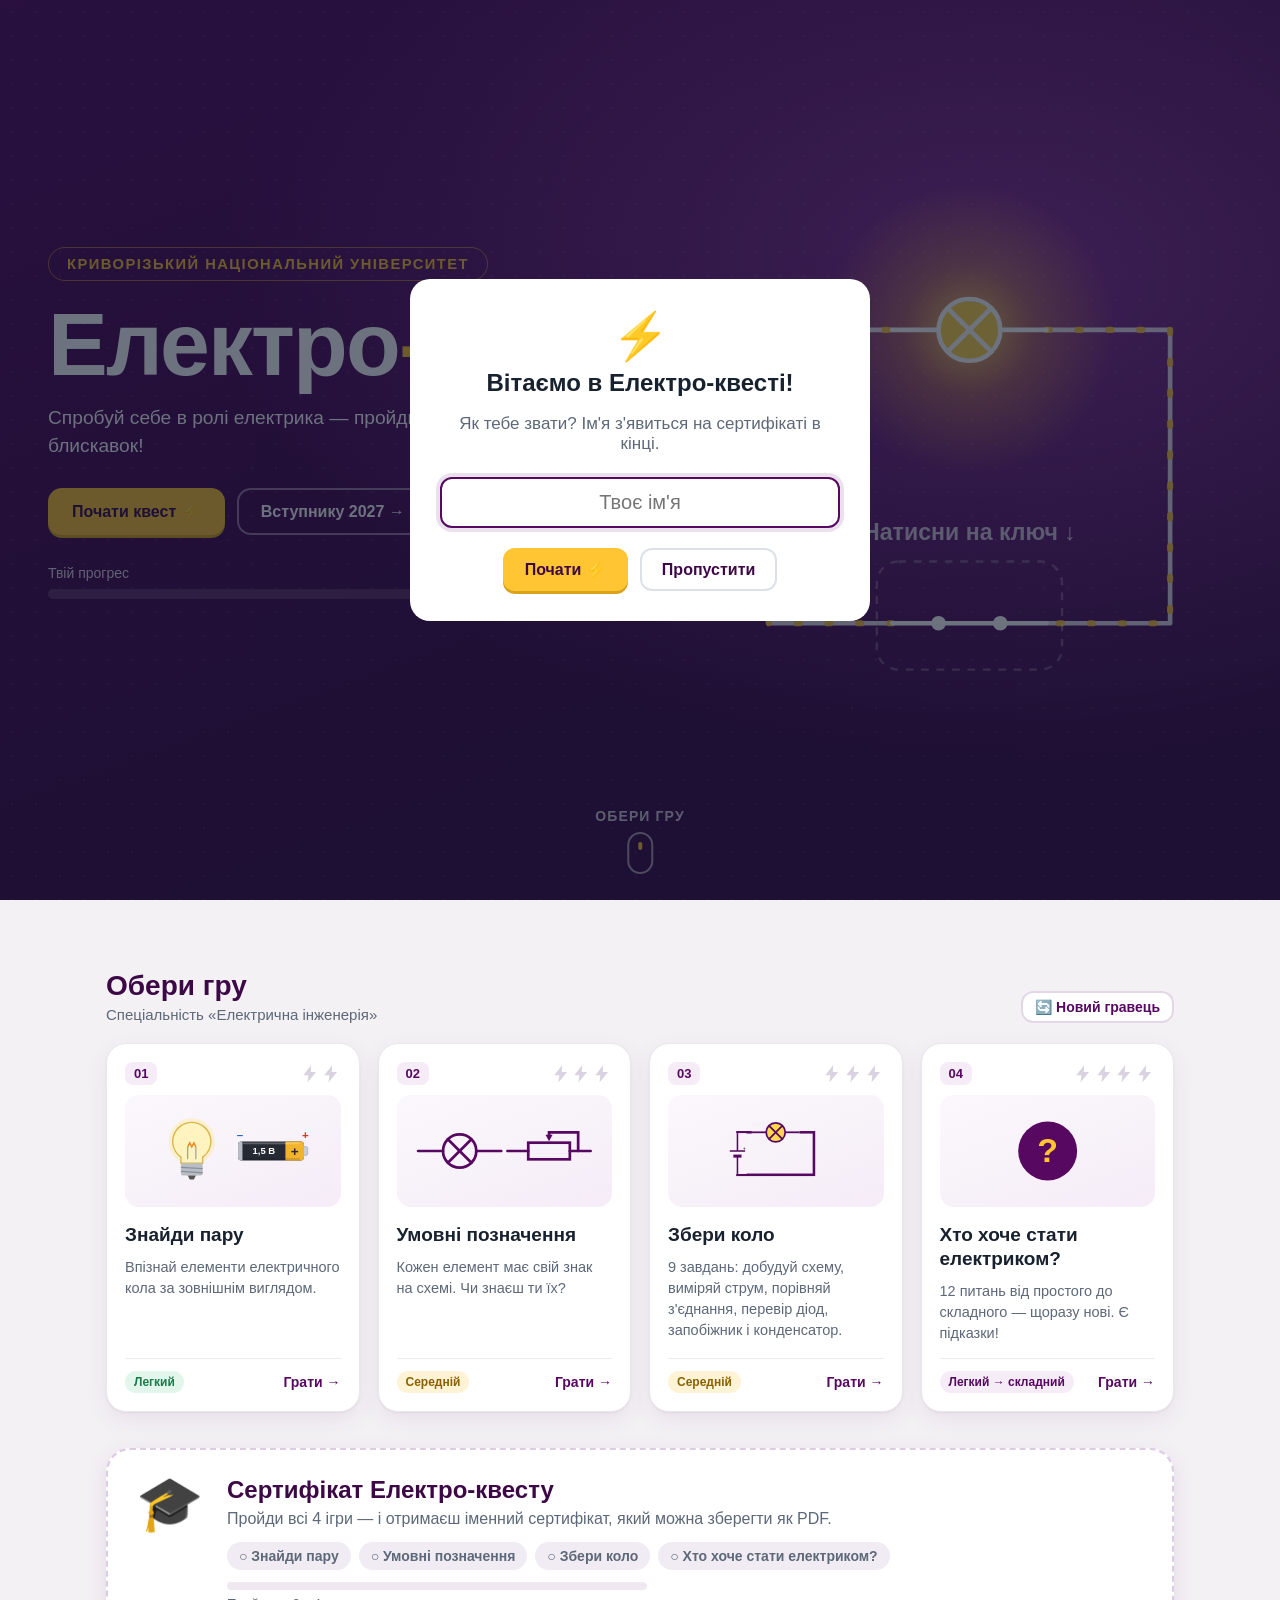
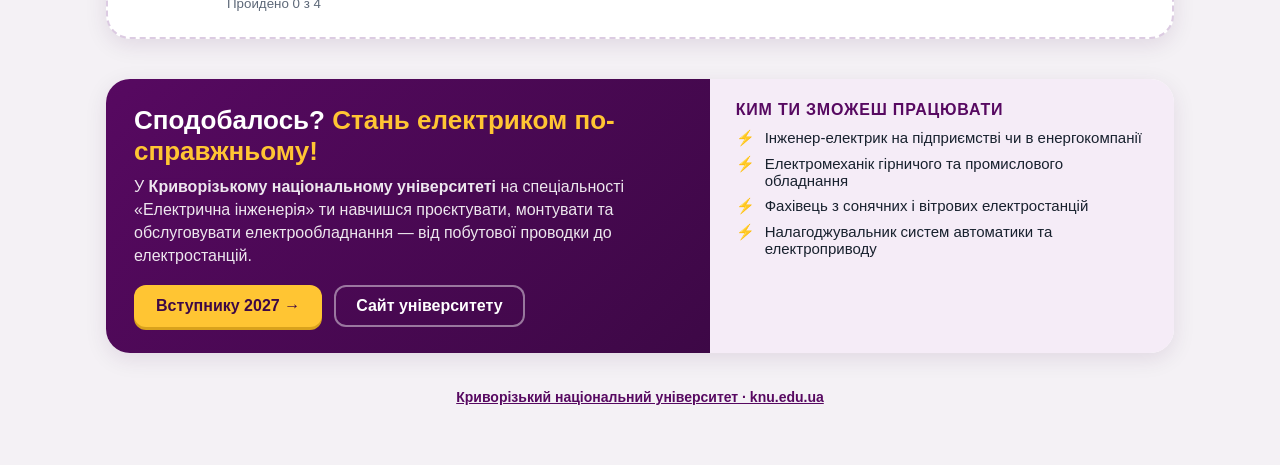
==== commit bba028e3: "Оновлення: блискавки замість зірок, мобільна версія, «Вступнику 2027» - нагорода — 12 блискавок (2/3" ====
--- a/index.html
+++ b/index.html
@@ -40,7 +40,7 @@
     </div>
     <div class="player-box">
       <span id="player-name"></span>
-      <button class="btn btn-small" id="new-player" title="Стерти зірки й почати заново">🔄 Новий гравець</button>
+      <button class="btn btn-small" id="new-player" title="Стерти блискавки й почати заново">🔄 Новий гравець</button>
     </div>
   </div>
   <div class="games" id="games"></div>
@@ -142,15 +142,15 @@
     box.innerHTML = '';
     GAMES.forEach((g, i) => {
       const s = prog[g.id] || 0; sum += s;
-      box.appendChild(el(`<a class="game-card reveal ${s === 3 ? 'complete' : ''}" style="--d:${i * 90}ms" href="${g.href}">
-        <div class="gc-top"><span class="num">0${i + 1}</span><span class="gc-stars">${starsHTML(s)}</span></div>
+      const max = gameMax(g.id); // легша гра — менше блискавок, складніша — більше
+      box.appendChild(el(`<a class="game-card reveal ${s === max ? 'complete' : ''}" style="--d:${i * 90}ms" href="${g.href}">
+        <div class="gc-top"><span class="num">0${i + 1}</span><span class="gc-stars">${starsHTML(s, max)}</span></div>
         <div class="icon">${g.icon}</div>
         <h3>${g.title}</h3><p>${g.desc}</p>
         <div class="gc-foot"><span class="lvl ${g.lc}">${g.lvl}</span><span class="play">${s ? 'Ще раз' : 'Грати'} →</span></div></a>`));
     });
-    const max = GAMES.length * 3;
-    document.getElementById('total').innerHTML = `★ <b>${sum}</b> з ${max}`;
-    requestAnimationFrame(() => document.getElementById('total-bar').style.width = (sum / max * 100) + '%');
+    document.getElementById('total').innerHTML = `<span class="bolt-ic on">${BOLT_SVG}</span> <b>${sum}</b> з ${MAX_TOTAL}`;
+    requestAnimationFrame(() => document.getElementById('total-bar').style.width = (sum / MAX_TOTAL * 100) + '%');
 
     const name = player && player.name;
     document.getElementById('greet').innerHTML = name ? `Привіт, <b>${esc(name)}</b>! 👋` : '';
@@ -160,7 +160,7 @@
     observeReveal();
   }
 
-  // Сертифікат: відкривається, коли пройдено всі 4 гри (хоча б по 1 зірці)
+  // Сертифікат: відкривається, коли пройдено всі 4 гри (хоча б по 1 блискавці)
   function renderCert(prog, p) {
     const done = GAMES.filter(g => (prog[g.id] || 0) > 0).length;
     const box = document.getElementById('cert');
@@ -185,8 +185,8 @@
               <label><input type="radio" name="gender" value="m"><span>👦 Учень</span></label>
               <label><input type="radio" name="gender" value="f"><span>👧 Учениця</span></label>
             </div><span class="err" id="g-err"></span></div>
-          <label class="f-school">Школа<input name="school" maxlength="60" value="${esc(p.school)}" placeholder="Наприклад, Ліцей № 5"><span class="err"></span></label>
-          <label class="f-grade">Клас<input name="grade" maxlength="5" value="${esc(p.grade)}" placeholder="9-А"><span class="err"></span></label>
+          <label class="f-school">Навчальний заклад<input name="school" maxlength="60" value="${esc(p.school)}" placeholder="Наприклад, Ліцей № 5 або коледж"><span class="err"></span></label>
+          <label class="f-grade">Клас / курс<input name="grade" maxlength="12" value="${esc(p.grade)}" placeholder="9-А"><span class="err"></span></label>
           <label class="f-city">Місто<input name="city" maxlength="30" value="${esc(p.city)}" placeholder="Кривий Ріг"><span class="err"></span></label>
           <button class="btn btn-lg" type="submit">🎓 Отримати сертифікат</button>
         </form></div>`;
@@ -201,8 +201,9 @@
     const textInputs = [...form.querySelectorAll('input:not([type=radio])')];
     textInputs.forEach(i => i.addEventListener('blur', () => validate(i)));
 
-    // Стать: вибрана раніше, або здогадка за ім'ям (поки учень сам не перемкне)
-    let genderTouched = !!p.gender;
+    // Стать: вибрана раніше, або здогадка за ім'ям. Якщо учень змінює ім'я — перемикач підлаштовується,
+    // доки учень сам не натисне на нього в цій формі
+    let genderTouched = false;
     const setGender = g => { const r = form.querySelector(`input[name=gender][value="${g}"]`); if (r) r.checked = true; };
     setGender(p.gender || guessGender(p.name));
     form.querySelectorAll('input[name=gender]').forEach(r => r.addEventListener('change', () => { genderTouched = true; form.querySelector('#g-err').textContent = ''; }));
@@ -215,7 +216,7 @@
       form.querySelector('#g-err').textContent = g ? '' : 'Обери, будь ласка.';
       if (!ok || !g) { (textInputs.find(i => i.classList.contains('bad-input')) || form.querySelector('.seg input')).focus(); return; }
       const v = n => form[n].value.trim().replace(/\s+/g, ' ');
-      savePlayer({ ...loadPlayer(), name: tidyName(v('name')), gender: g, school: v('school'), grade: v('grade').toUpperCase(), city: tidyName(v('city')) });
+      savePlayer({ ...loadPlayer(), name: tidyName(v('name')), gender: g, school: v('school'), grade: tidyGrade(v('grade')), city: tidyName(v('city')) });
       location.href = 'certificate.html';
     };
   }
@@ -245,11 +246,11 @@
     m.querySelector('#skip').onclick = () => done('');
   }
 
-  // «Новий гравець»: підтвердження, стирання зірок і даних
+  // «Новий гравець»: підтвердження, стирання блискавок і даних
   document.getElementById('new-player').onclick = () => {
     const m = el(`<div class="modal-bg"><div class="modal">
       <div class="welcome-bolt">🔄</div><h2>Почати з нуля?</h2>
-      <p>Усі зірки та ім'я на цьому комп'ютері буде стерто. Це зручно, коли грає наступний учень.</p>
+      <p>Усі блискавки та ім'я на цьому пристрої буде стерто. Це зручно, коли грає наступний учень.</p>
       <div class="row"><button class="btn" id="yes">Так, новий гравець</button><button class="btn btn-ghost" id="no">Скасувати</button></div></div></div>`);
     document.body.appendChild(m);
     m.querySelector('#no').onclick = () => m.remove();
@@ -271,6 +272,18 @@
 
   renderAll();
   if (!loadPlayer()) askName(false); // перший вхід — питаємо ім'я
+
+  // Повернення з гри (index.html#choose або #cert) — одразу показуємо вибір ігор, без заставки
+  if (location.hash === '#choose' || location.hash === '#cert') {
+    const target = document.querySelector(location.hash);
+    document.querySelectorAll('.reveal').forEach(e => e.classList.add('in', 'settled'));
+    const jump = () => {
+      const y = target.getBoundingClientRect().top + window.scrollY - (location.hash === '#cert' ? 80 : 0);
+      window.scrollTo({ top: y, behavior: 'instant' });
+    };
+    jump();                                   // одразу
+    window.addEventListener('load', jump, { once: true }); // і ще раз, коли все завантажилось
+  }
 </script>
 </body>
 </html>
--- a/css/style.css
+++ b/css/style.css
@@ -44,11 +44,18 @@
 .topbar h1 { font-size: 20px; margin: 0; flex: 1; font-weight: 700; }
 .topbar .stat { font-variant-numeric: tabular-nums; background: var(--navy-2); padding: 6px 12px; border-radius: 999px; font-size: 15px; white-space: nowrap; }
 .topbar .stat b { color: var(--yellow); }
+.topbar .stat .ico { display: none; color: #ff8a8e; }
 @media (max-width: 600px) {
   .topbar { flex-wrap: wrap; gap: 6px 10px; padding: 10px 14px; }
   .topbar h1 { font-size: 17px; flex: 1 1 auto; }
   .topbar .stat { font-size: 13px; padding: 4px 10px; }
   .topbar .stat:first-of-type { margin-left: auto; }
+  /* одна компактна смуга: «Помилки:» → ✖, щоб усе вміщалося в рядок */
+  .topbar { flex-wrap: nowrap; gap: 8px; }
+  .topbar h1 { font-size: 16px; min-width: 0; overflow: hidden; text-overflow: ellipsis; white-space: nowrap; }
+  .topbar .back { font-size: 14px; }
+  .topbar .stat .lbl { display: none; }
+  .topbar .stat .ico { display: inline; }
 }
 
 .wrap { max-width: 1100px; margin: 0 auto; padding: 22px 16px 60px; }
@@ -260,7 +267,6 @@
 .game-card:hover { transform: translateY(-4px); border-color: #dccbe2; box-shadow: 0 2px 4px rgba(61, 8, 70, .06), 0 18px 36px rgba(61, 8, 70, .14); }
 .gc-top { display: flex; justify-content: space-between; align-items: center; }
 .gc-top .num { font-weight: 800; font-size: 13px; color: var(--navy-2); background: var(--brand-tint); padding: 4px 9px; border-radius: 8px; }
-.gc-stars .star { font-size: 17px; }
 .game-card .icon {
   height: 112px; display: flex; align-items: center; justify-content: center;
   background: linear-gradient(160deg, #fbf8fc, var(--brand-tint)); border-radius: 14px; color: var(--navy-2);
@@ -279,9 +285,20 @@
 .gc-foot .play { font-weight: 700; font-size: 14px; color: var(--navy-2); white-space: nowrap; transition: transform .2s; }
 .game-card:hover .play { transform: translateX(3px); }
 .game-card.complete { border-color: #f1d98f; }
-.star { color: #cfd4dc; font-size: 20px; }
-.star.on { color: var(--yellow); text-shadow: 0 0 6px rgba(255, 197, 51, .6); }
-.stars.big .star { font-size: 48px; }
+/* Нагорода — блискавки */
+.bolts { display: inline-flex; gap: 1px; vertical-align: middle; }
+.bolt-ic { display: inline-block; width: 1.1em; height: 1.1em; color: #d9d2e0; vertical-align: -.15em; }
+.bolt-ic svg { width: 100%; height: 100%; display: block; fill: currentColor; }
+.bolt-ic.on { color: var(--yellow); filter: drop-shadow(0 0 4px rgba(255, 197, 51, .55)); }
+.gc-stars { font-size: 18px; }
+.stars.big { font-size: 46px; }
+.stars.big .bolt-ic.on { animation: bolt-pop .45s cubic-bezier(.2, 1.6, .4, 1) both; }
+.stars.big .bolt-ic:nth-child(2) { animation-delay: .12s; }
+.stars.big .bolt-ic:nth-child(3) { animation-delay: .24s; }
+.stars.big .bolt-ic:nth-child(4) { animation-delay: .36s; }
+@keyframes bolt-pop { from { transform: scale(0) rotate(-30deg); opacity: 0; } }
+.modal .got { font-weight: 700; color: var(--navy-2); font-size: 14px; margin-top: 4px; }
+.progress-head .bolt-ic { width: 1em; height: 1em; }
 .footer { text-align: center; color: var(--muted); font-size: 14px; margin-top: 36px; }
 .footer a { color: var(--navy-2); font-weight: 600; }
 
@@ -390,7 +407,11 @@
   .pics { grid-template-columns: repeat(2, 1fr); grid-auto-rows: auto; gap: 12px; }
   .pic { padding: 8px; gap: 8px; }
   .pic svg.ill { height: 84px; }
-  .pic svg.sym { height: 56px; }
+  .pic svg.sym { height: 74px; }
+  .pic svg.sym > g { stroke-width: 3.6; }
+  .pic svg.ill { height: 96px; }
+  .cap-q { display: none; } /* на телефоні підпис «Перетягни сюди» замінює знак питання */
+  .pic:not(.done) .cap::before { content: "?"; font-weight: 800; color: #c9b6d0; font-size: 18px; }
   .pic .cap { min-height: 34px; font-size: 13px; }
   .cap-q { font-size: 11px; }
   .match-side { display: contents; } /* щоб «липка» панель трималася всієї сторінки, а не лише свого блоку */
@@ -432,6 +453,26 @@
 
 /* ---------- Гра «Збери коло» ---------- */
 .wrap-full { max-width: 1800px; padding-left: 24px; padding-right: 24px; }
+/* «Збери коло» на телефоні: схема крупніша, лінії товщі, схема «прилипає» вгорі,
+   щоб її було видно, поки обираєш деталь у списку нижче */
+@media (max-width: 760px) {
+  .circuit-layout { gap: 14px; }
+  .board { position: sticky; top: 52px; z-index: 6; padding: 6px; border-radius: 16px; box-shadow: 0 8px 20px rgba(61, 8, 70, .18); }
+  .board svg { max-height: 46vh; }
+  .board .wire { stroke-width: 5; }
+  .board .flow { stroke-width: 5.5; }
+  .board .comp > g, .board .click > g { stroke-width: 3.4; }
+  .board .reading { font-size: 24px; }
+  .board .out-label { font-size: 18px; }
+  .board .slot-q { font-size: 36px; }
+  /* підказка — одразу під завданням, а не в самому низу */
+  .side { display: flex; flex-direction: column; }
+  .side .msg { order: 1; margin-top: 0; margin-bottom: 12px; }
+  .side .palette, .side .slider, .side .row, .side #next-wrap { order: 2; }
+  .side #next-wrap { order: 1; margin-bottom: 8px; }
+  .part { padding: 10px 6px; font-size: 14px; }
+  .part svg { width: 80px; height: 40px; }
+}
 @media (max-width: 480px) {
   .wrap-full { padding-left: 16px; padding-right: 16px; }
   .side { padding: 16px; }
